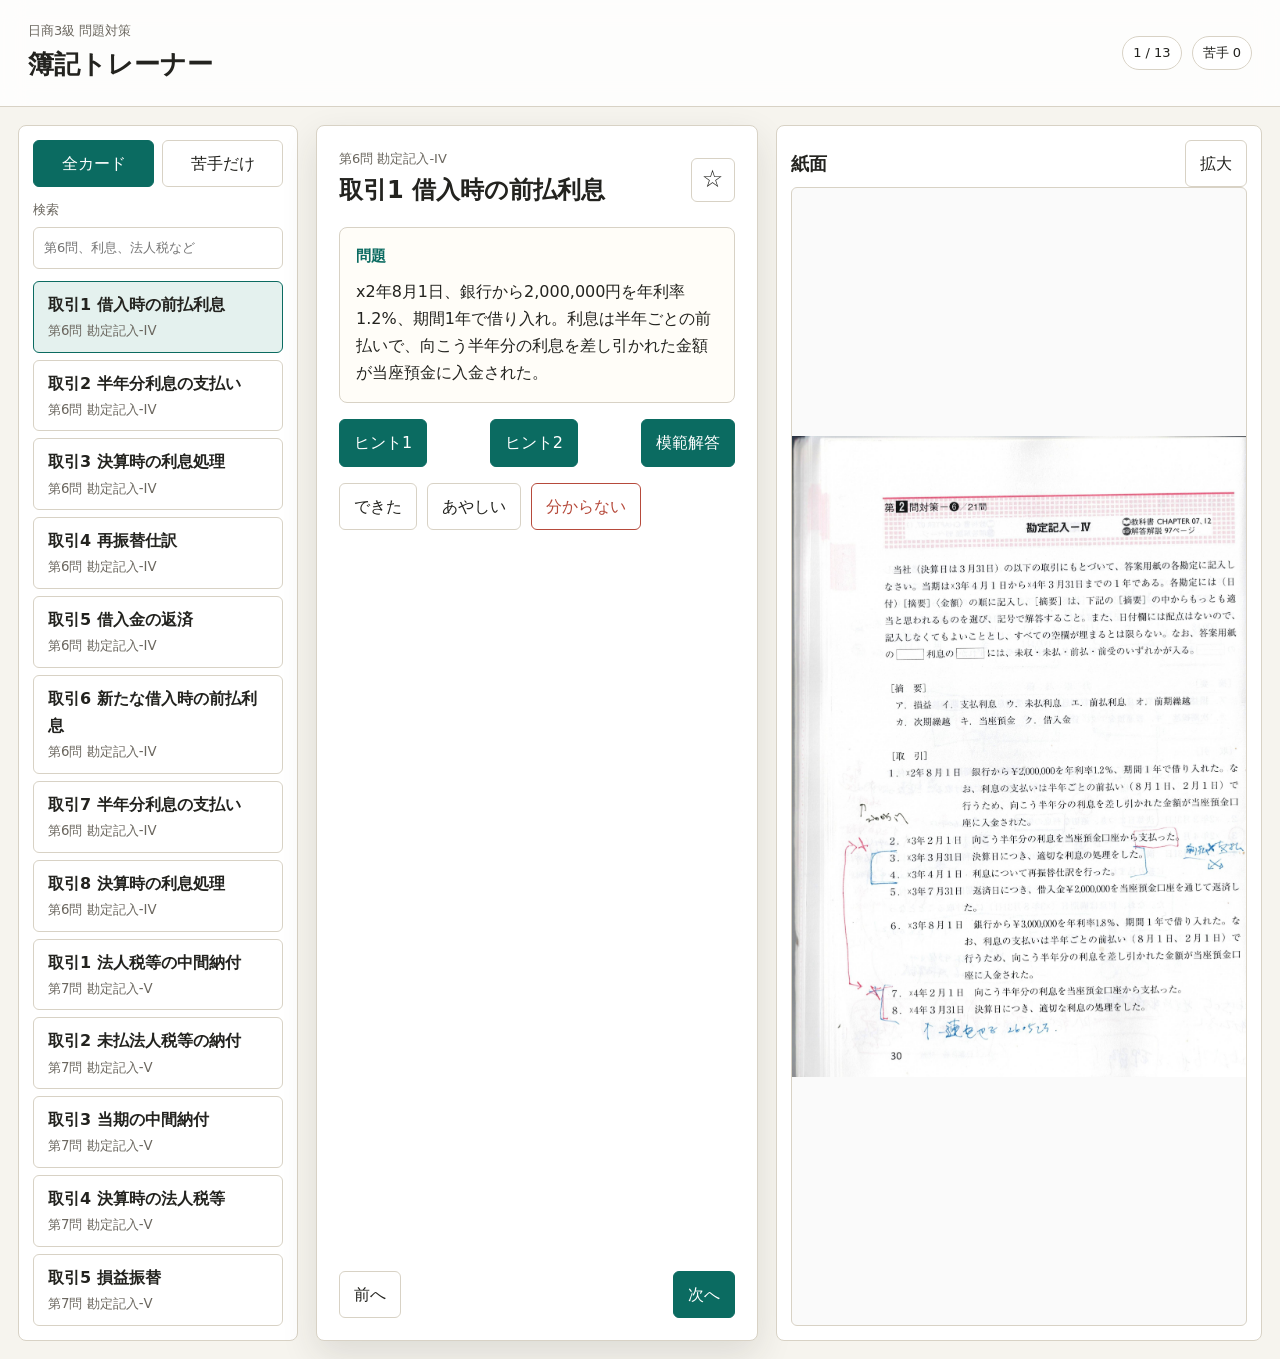
==== docs/index.html @ 69585bff "Add files via upload" ====
<!doctype html>
<html lang="ja">
<head>
  <meta charset="utf-8">
  <meta name="viewport" content="width=device-width, initial-scale=1">
  <title>簿記トレーナー</title>
  <link rel="stylesheet" href="./style.css">
</head>
<body>
  <header class="topbar">
    <div>
      <p class="eyebrow">日商3級 問題対策</p>
      <h1>簿記トレーナー</h1>
    </div>
    <div class="stats" aria-live="polite">
      <span id="cardCount">0 / 0</span>
      <span id="weakCount">苦手 0</span>
    </div>
  </header>

  <main class="layout">
    <aside class="sidebar">
      <div class="toolbar">
        <button class="mode is-active" data-mode="all">全カード</button>
        <button class="mode" data-mode="weak">苦手だけ</button>
      </div>
      <label class="search">
        <span>検索</span>
        <input id="searchInput" type="search" placeholder="第6問、利息、法人税など">
      </label>
      <nav id="cardList" class="card-list" aria-label="カード一覧"></nav>
    </aside>

    <section class="trainer">
      <div class="card-head">
        <div>
          <p id="sectionLabel" class="eyebrow"></p>
          <h2 id="cardTitle"></h2>
        </div>
        <button id="weakButton" class="icon-button" title="苦手に追加">☆</button>
      </div>

      <div class="prompt">
        <h3>問題</h3>
        <p id="questionText"></p>
      </div>

      <div class="answer-box">
        <button id="hint1Button">ヒント1</button>
        <button id="hint2Button">ヒント2</button>
        <button id="answerButton">模範解答</button>
      </div>

      <div id="hint1" class="reveal" hidden></div>
      <div id="hint2" class="reveal" hidden></div>
      <div id="answer" class="reveal answer" hidden></div>

      <div class="self-check">
        <button data-grade="good">できた</button>
        <button data-grade="almost">あやしい</button>
        <button data-grade="again">分からない</button>
      </div>

      <div class="pager">
        <button id="prevButton">前へ</button>
        <button id="nextButton">次へ</button>
      </div>
    </section>

    <aside class="source">
      <div class="source-head">
        <h2>紙面</h2>
        <button id="zoomButton">拡大</button>
      </div>
      <img id="sourceImage" alt="問題紙面">
    </aside>
  </main>

  <dialog id="imageDialog">
    <button id="closeDialog" class="dialog-close">閉じる</button>
    <img id="dialogImage" alt="拡大した問題紙面">
  </dialog>

  <script src="./app.js"></script>
</body>
</html>
---- docs/style.css ----
:root {
  color-scheme: light;
  --bg: #f6f4ee;
  --panel: #ffffff;
  --ink: #23231f;
  --muted: #6b675f;
  --line: #d8d2c5;
  --accent: #0b6b61;
  --accent-soft: #e4f1ee;
  --warn: #b64a3b;
  --shadow: 0 14px 36px rgba(42, 39, 31, .12);
}

* {
  box-sizing: border-box;
}

body {
  margin: 0;
  background: var(--bg);
  color: var(--ink);
  font-family: "Yu Gothic UI", "Meiryo", system-ui, sans-serif;
  line-height: 1.7;
}

button,
input {
  font: inherit;
}

button {
  border: 1px solid var(--line);
  background: var(--panel);
  color: var(--ink);
  border-radius: 6px;
  padding: 9px 14px;
  cursor: pointer;
}

button:hover {
  border-color: var(--accent);
}

.topbar {
  display: flex;
  justify-content: space-between;
  align-items: center;
  gap: 20px;
  padding: 20px 28px;
  border-bottom: 1px solid var(--line);
  background: rgba(255, 255, 255, .8);
  position: sticky;
  top: 0;
  z-index: 5;
  backdrop-filter: blur(12px);
}

h1,
h2,
h3,
p {
  margin: 0;
}

h1 {
  font-size: 26px;
}

.eyebrow {
  color: var(--muted);
  font-size: 13px;
}

.stats {
  display: flex;
  gap: 10px;
  flex-wrap: wrap;
}

.stats span {
  border: 1px solid var(--line);
  border-radius: 999px;
  padding: 5px 10px;
  background: var(--panel);
  font-size: 13px;
}

.layout {
  display: grid;
  grid-template-columns: 280px minmax(360px, 1fr) minmax(300px, 38vw);
  gap: 18px;
  padding: 18px;
  min-height: calc(100vh - 86px);
}

.sidebar,
.trainer,
.source {
  background: var(--panel);
  border: 1px solid var(--line);
  border-radius: 8px;
}

.sidebar {
  padding: 14px;
  overflow: auto;
}

.toolbar {
  display: grid;
  grid-template-columns: 1fr 1fr;
  gap: 8px;
  margin-bottom: 12px;
}

.mode.is-active,
.answer-box button,
#nextButton {
  background: var(--accent);
  color: #fff;
  border-color: var(--accent);
}

.search {
  display: grid;
  gap: 5px;
  color: var(--muted);
  font-size: 13px;
  margin-bottom: 12px;
}

.search input {
  width: 100%;
  border: 1px solid var(--line);
  border-radius: 6px;
  padding: 9px 10px;
}

.card-list {
  display: grid;
  gap: 7px;
}

.list-item {
  text-align: left;
  display: grid;
  gap: 2px;
}

.list-item.is-active {
  border-color: var(--accent);
  background: var(--accent-soft);
}

.list-item small {
  color: var(--muted);
}

.trainer {
  padding: 22px;
  display: flex;
  flex-direction: column;
  gap: 16px;
  box-shadow: var(--shadow);
}

.card-head,
.source-head,
.pager,
.self-check,
.answer-box {
  display: flex;
  align-items: center;
  justify-content: space-between;
  gap: 10px;
  flex-wrap: wrap;
}

.card-head h2 {
  font-size: 24px;
}

.icon-button {
  width: 44px;
  height: 44px;
  padding: 0;
  font-size: 24px;
}

.icon-button.is-weak {
  color: var(--warn);
  border-color: var(--warn);
  background: #fff1ed;
}

.prompt,
.reveal {
  border: 1px solid var(--line);
  border-radius: 8px;
  padding: 16px;
  background: #fffdf8;
}

.prompt h3 {
  font-size: 15px;
  margin-bottom: 8px;
  color: var(--accent);
}

.reveal {
  white-space: pre-wrap;
}

.answer {
  border-color: #b8cbb9;
  background: #f3faf3;
}

.self-check {
  justify-content: flex-start;
}

.self-check button[data-grade="again"] {
  border-color: var(--warn);
  color: var(--warn);
}

.pager {
  margin-top: auto;
}

.source {
  padding: 14px;
  display: flex;
  flex-direction: column;
  min-height: 0;
}

.source h2 {
  font-size: 18px;
}

#sourceImage {
  width: 100%;
  height: 100%;
  min-height: 420px;
  object-fit: contain;
  border: 1px solid var(--line);
  border-radius: 6px;
  background: #fafafa;
}

dialog {
  width: min(96vw, 1200px);
  height: 92vh;
  border: 0;
  padding: 12px;
  border-radius: 8px;
}

dialog::backdrop {
  background: rgba(0, 0, 0, .55);
}

.dialog-close {
  position: sticky;
  top: 0;
  z-index: 2;
  margin-bottom: 8px;
}

#dialogImage {
  width: 100%;
  height: calc(100% - 58px);
  object-fit: contain;
}

@media (max-width: 1100px) {
  .layout {
    grid-template-columns: 240px 1fr;
  }

  .source {
    grid-column: 1 / -1;
  }
}

@media (max-width: 760px) {
  .topbar,
  .layout {
    padding: 12px;
  }

  .topbar {
    align-items: flex-start;
    flex-direction: column;
  }

  .layout {
    grid-template-columns: 1fr;
  }

  .card-head h2 {
    font-size: 21px;
  }

  .answer-box button,
  .self-check button,
  .pager button {
    flex: 1 1 130px;
  }
}
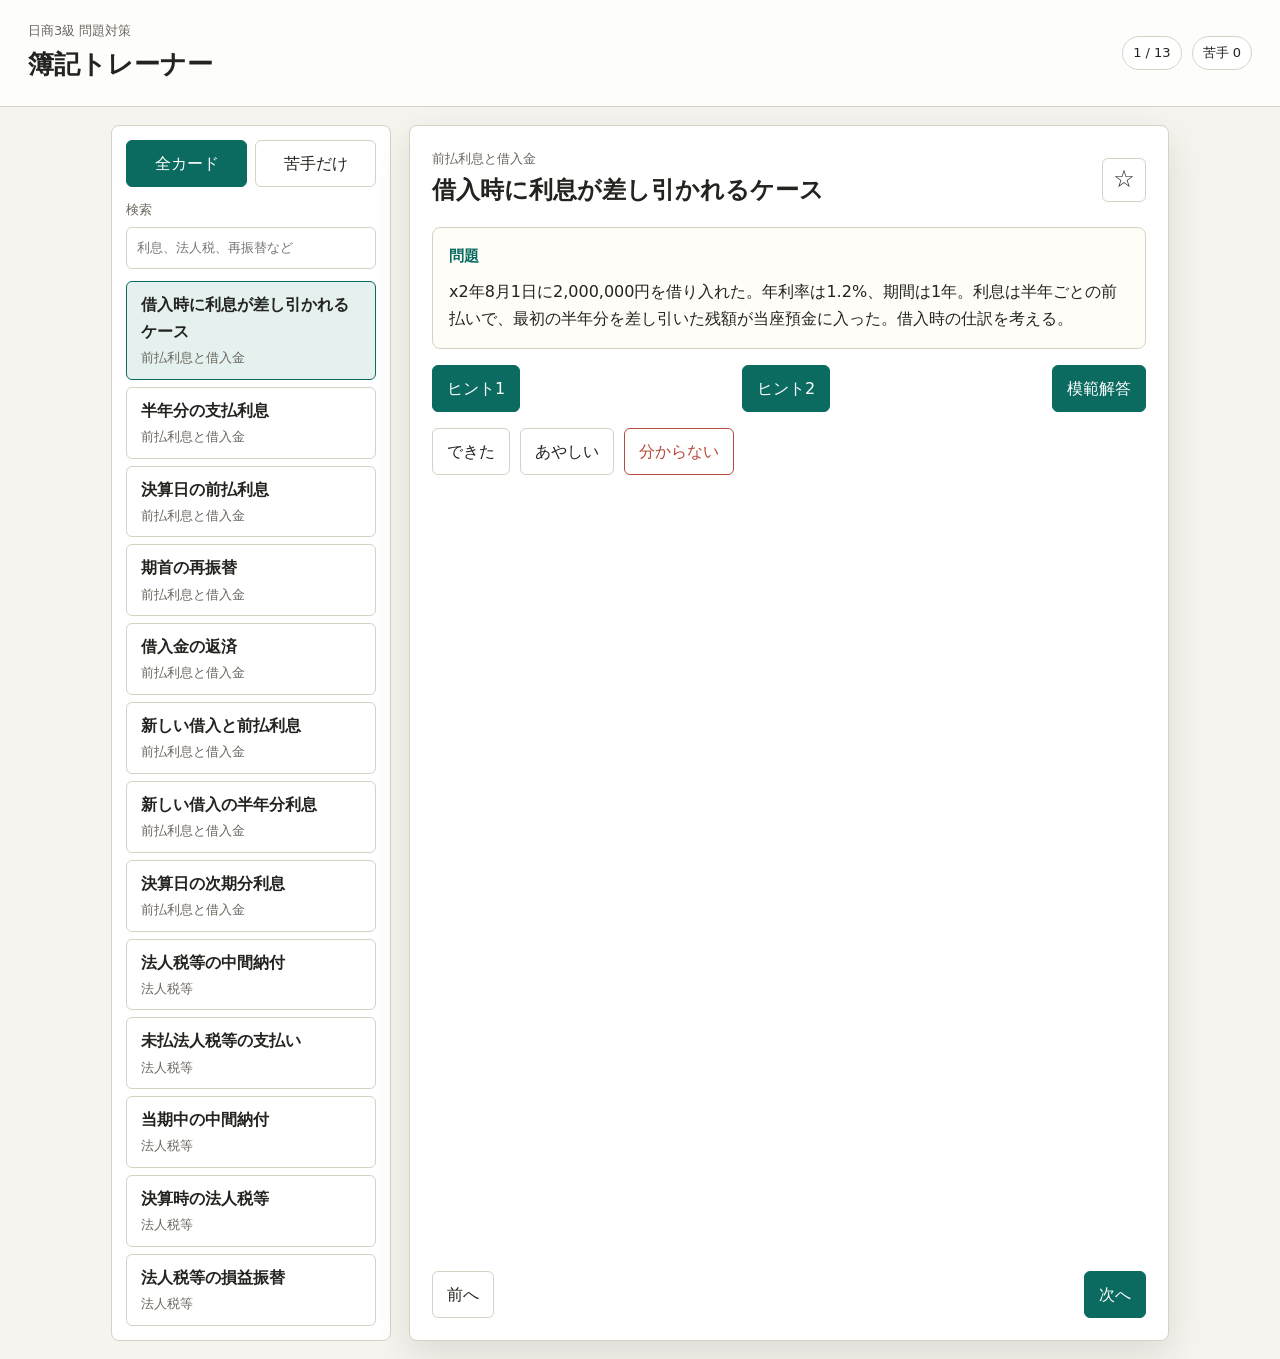
==== commit 9eeca876: "Add files via upload" ====
--- a/docs/index.html
+++ b/docs/index.html
@@ -26,7 +26,7 @@
       </div>
       <label class="search">
         <span>検索</span>
-        <input id="searchInput" type="search" placeholder="第6問、利息、法人税など">
+        <input id="searchInput" type="search" placeholder="利息、法人税、再振替など">
       </label>
       <nav id="cardList" class="card-list" aria-label="カード一覧"></nav>
     </aside>
@@ -66,20 +66,7 @@
         <button id="nextButton">次へ</button>
       </div>
     </section>
-
-    <aside class="source">
-      <div class="source-head">
-        <h2>紙面</h2>
-        <button id="zoomButton">拡大</button>
-      </div>
-      <img id="sourceImage" alt="問題紙面">
-    </aside>
   </main>
-
-  <dialog id="imageDialog">
-    <button id="closeDialog" class="dialog-close">閉じる</button>
-    <img id="dialogImage" alt="拡大した問題紙面">
-  </dialog>
 
   <script src="./app.js"></script>
 </body>
--- a/docs/style.css
+++ b/docs/style.css
@@ -87,15 +87,15 @@
 
 .layout {
   display: grid;
-  grid-template-columns: 280px minmax(360px, 1fr) minmax(300px, 38vw);
+  grid-template-columns: 280px minmax(360px, 760px);
+  justify-content: center;
   gap: 18px;
   padding: 18px;
   min-height: calc(100vh - 86px);
 }
 
 .sidebar,
-.trainer,
-.source {
+.trainer {
   background: var(--panel);
   border: 1px solid var(--line);
   border-radius: 8px;
@@ -165,7 +165,6 @@
 }
 
 .card-head,
-.source-head,
 .pager,
 .self-check,
 .answer-box {
@@ -229,59 +228,9 @@
   margin-top: auto;
 }
 
-.source {
-  padding: 14px;
-  display: flex;
-  flex-direction: column;
-  min-height: 0;
-}
-
-.source h2 {
-  font-size: 18px;
-}
-
-#sourceImage {
-  width: 100%;
-  height: 100%;
-  min-height: 420px;
-  object-fit: contain;
-  border: 1px solid var(--line);
-  border-radius: 6px;
-  background: #fafafa;
-}
-
-dialog {
-  width: min(96vw, 1200px);
-  height: 92vh;
-  border: 0;
-  padding: 12px;
-  border-radius: 8px;
-}
-
-dialog::backdrop {
-  background: rgba(0, 0, 0, .55);
-}
-
-.dialog-close {
-  position: sticky;
-  top: 0;
-  z-index: 2;
-  margin-bottom: 8px;
-}
-
-#dialogImage {
-  width: 100%;
-  height: calc(100% - 58px);
-  object-fit: contain;
-}
-
 @media (max-width: 1100px) {
   .layout {
     grid-template-columns: 240px 1fr;
-  }
-
-  .source {
-    grid-column: 1 / -1;
   }
 }
 
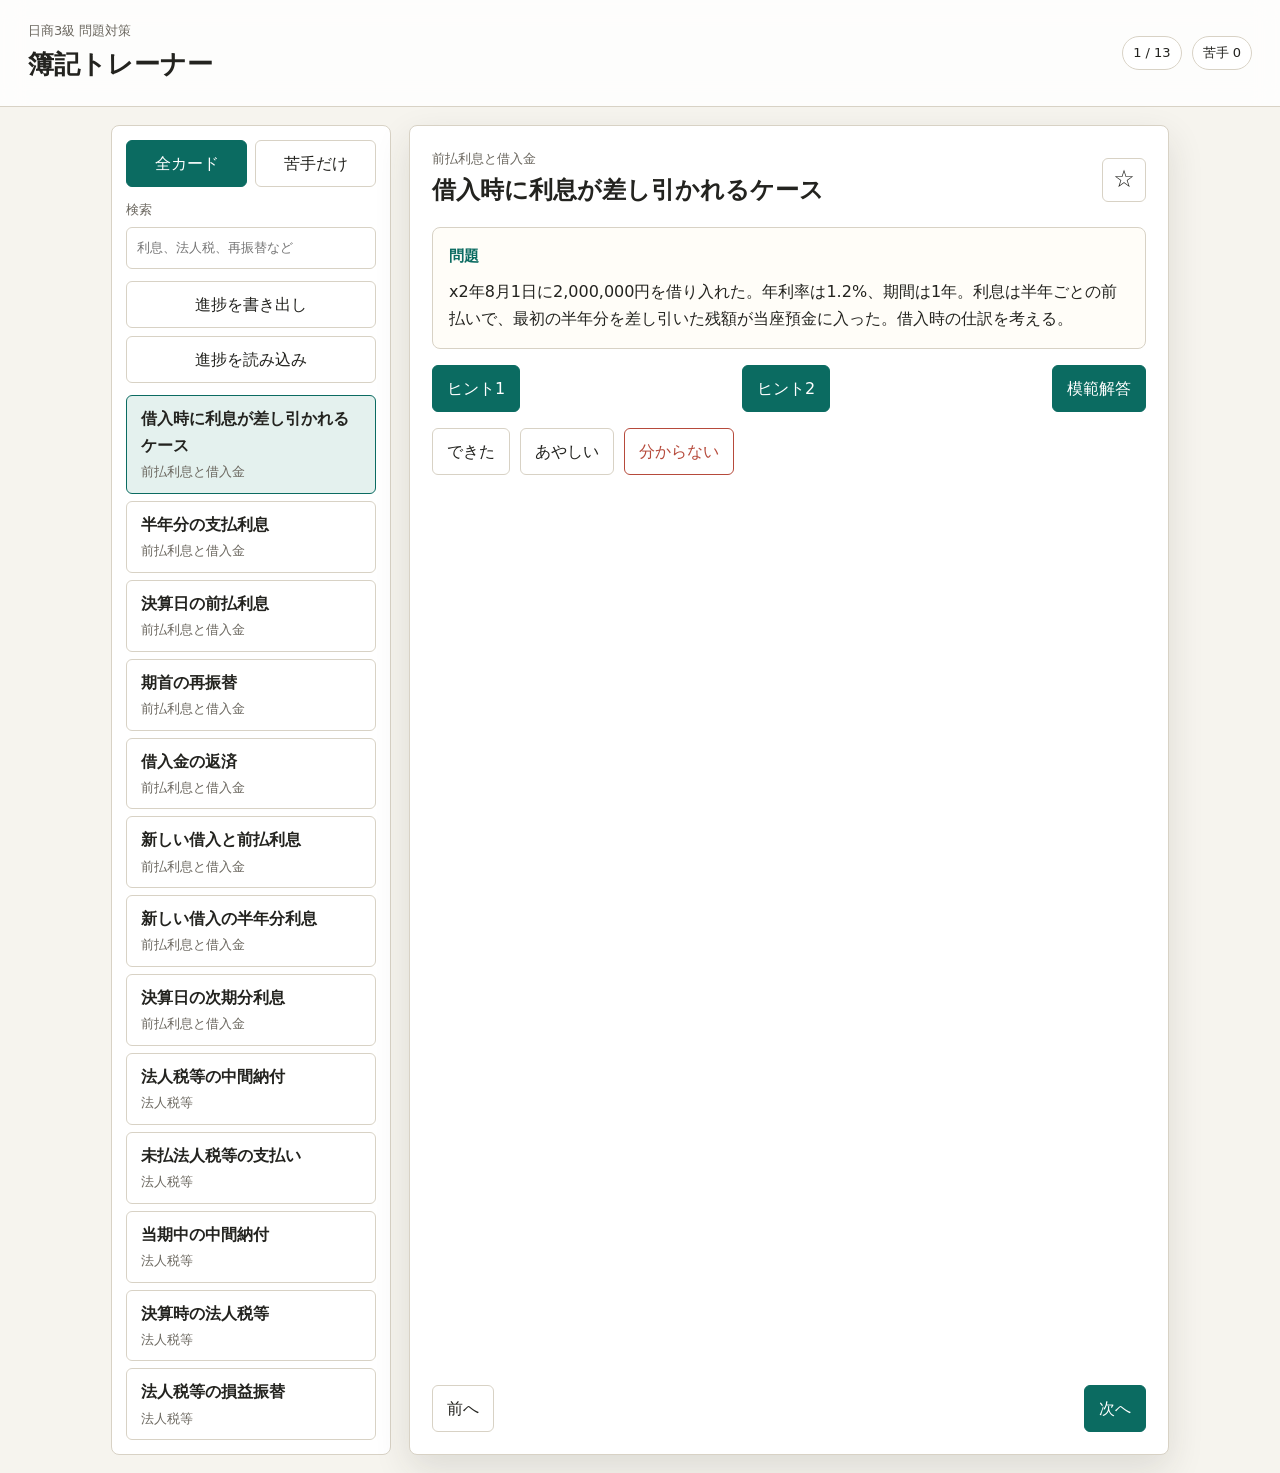
==== commit 11e8f33d: "Merge remote-tracking branch 'origin/main' # Conflicts: #	docs/index.html" ====
--- a/docs/index.html
+++ b/docs/index.html
@@ -28,6 +28,13 @@
         <span>検索</span>
         <input id="searchInput" type="search" placeholder="利息、法人税、再振替など">
       </label>
+      <div class="progress-tools">
+        <button id="exportButton">進捗を書き出し</button>
+        <label class="import-button">
+          進捗を読み込み
+          <input id="importInput" type="file" accept="application/json,.json">
+        </label>
+      </div>
       <nav id="cardList" class="card-list" aria-label="カード一覧"></nav>
     </aside>
 
--- a/docs/style.css
+++ b/docs/style.css
@@ -136,6 +136,28 @@
   padding: 9px 10px;
 }
 
+.progress-tools {
+  display: grid;
+  gap: 8px;
+  margin-bottom: 12px;
+}
+
+.progress-tools button,
+.import-button {
+  width: 100%;
+  border: 1px solid var(--line);
+  border-radius: 6px;
+  background: var(--panel);
+  color: var(--ink);
+  padding: 9px 10px;
+  text-align: center;
+  cursor: pointer;
+}
+
+.import-button input {
+  display: none;
+}
+
 .card-list {
   display: grid;
   gap: 7px;
@@ -154,6 +176,18 @@
 
 .list-item small {
   color: var(--muted);
+}
+
+.list-item[data-grade="good"] {
+  border-left: 4px solid var(--accent);
+}
+
+.list-item[data-grade="almost"] {
+  border-left: 4px solid #c08a18;
+}
+
+.list-item[data-grade="again"] {
+  border-left: 4px solid var(--warn);
 }
 
 .trainer {
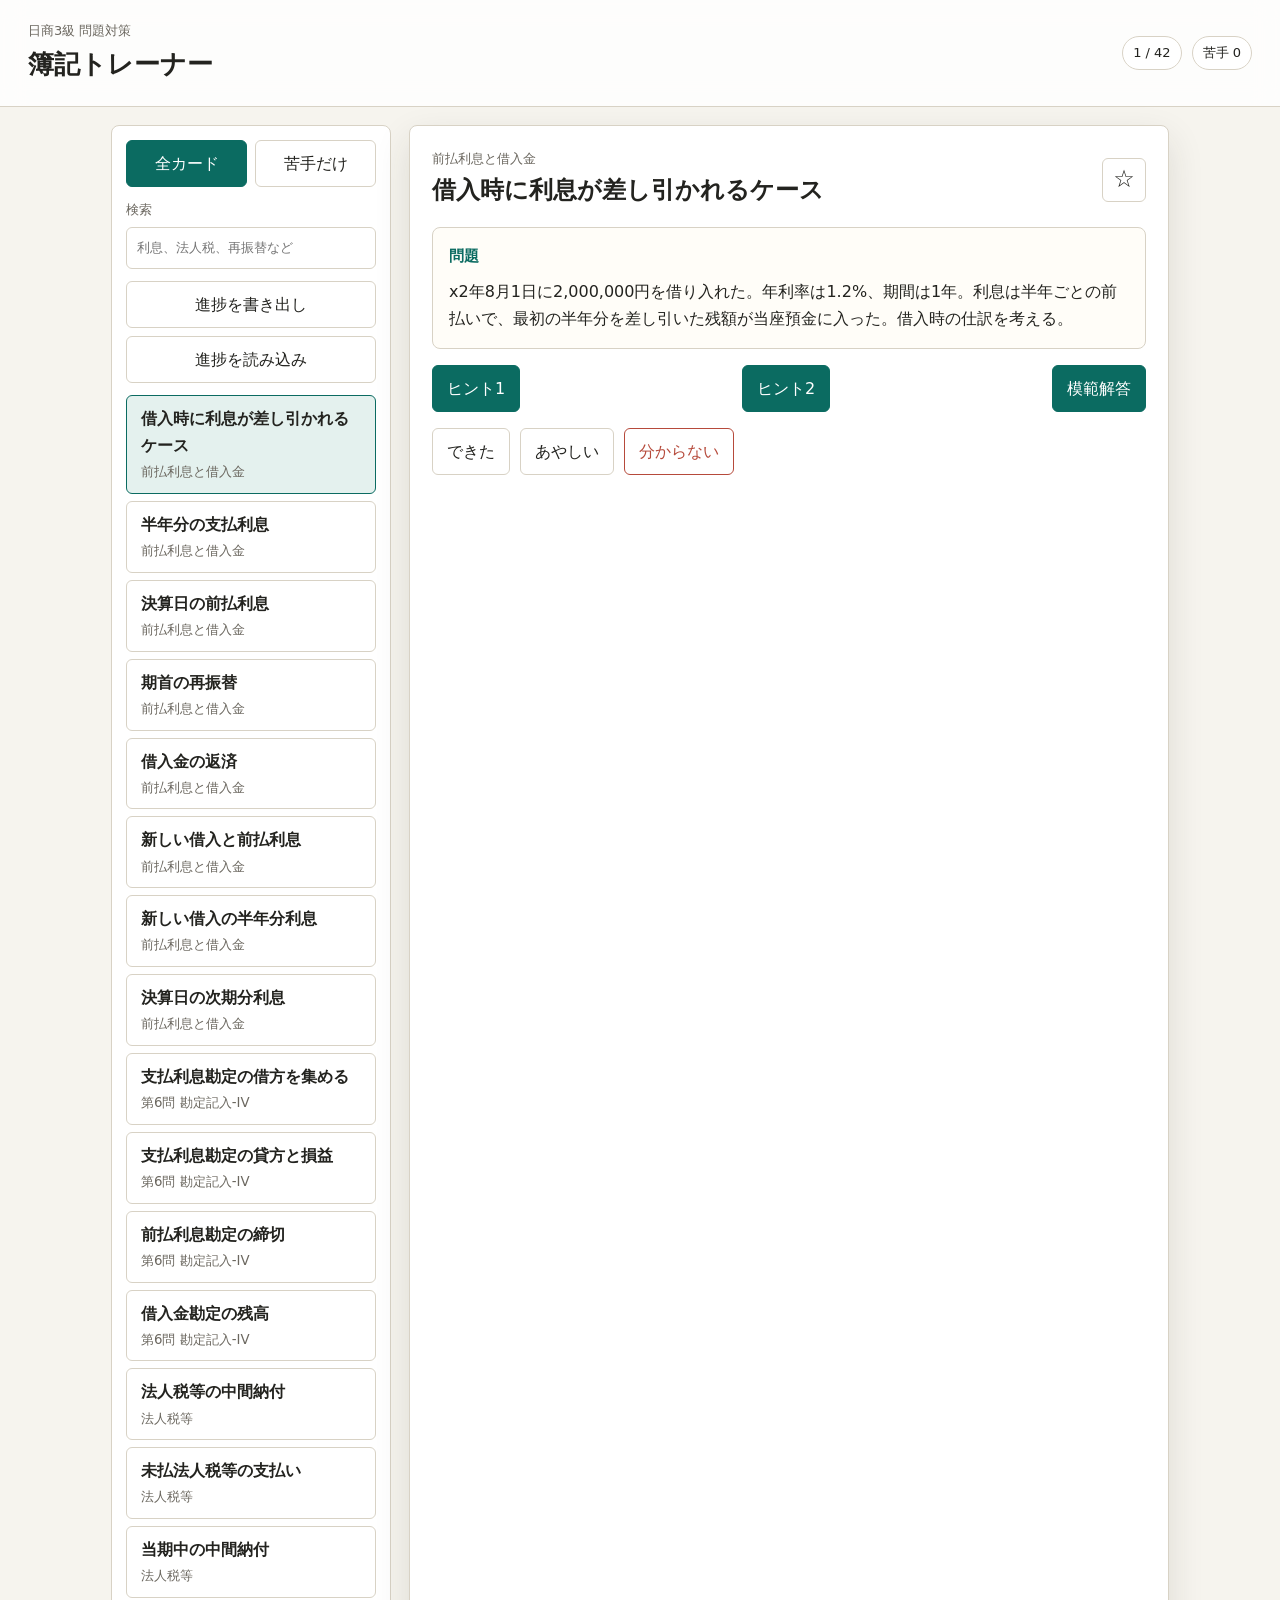
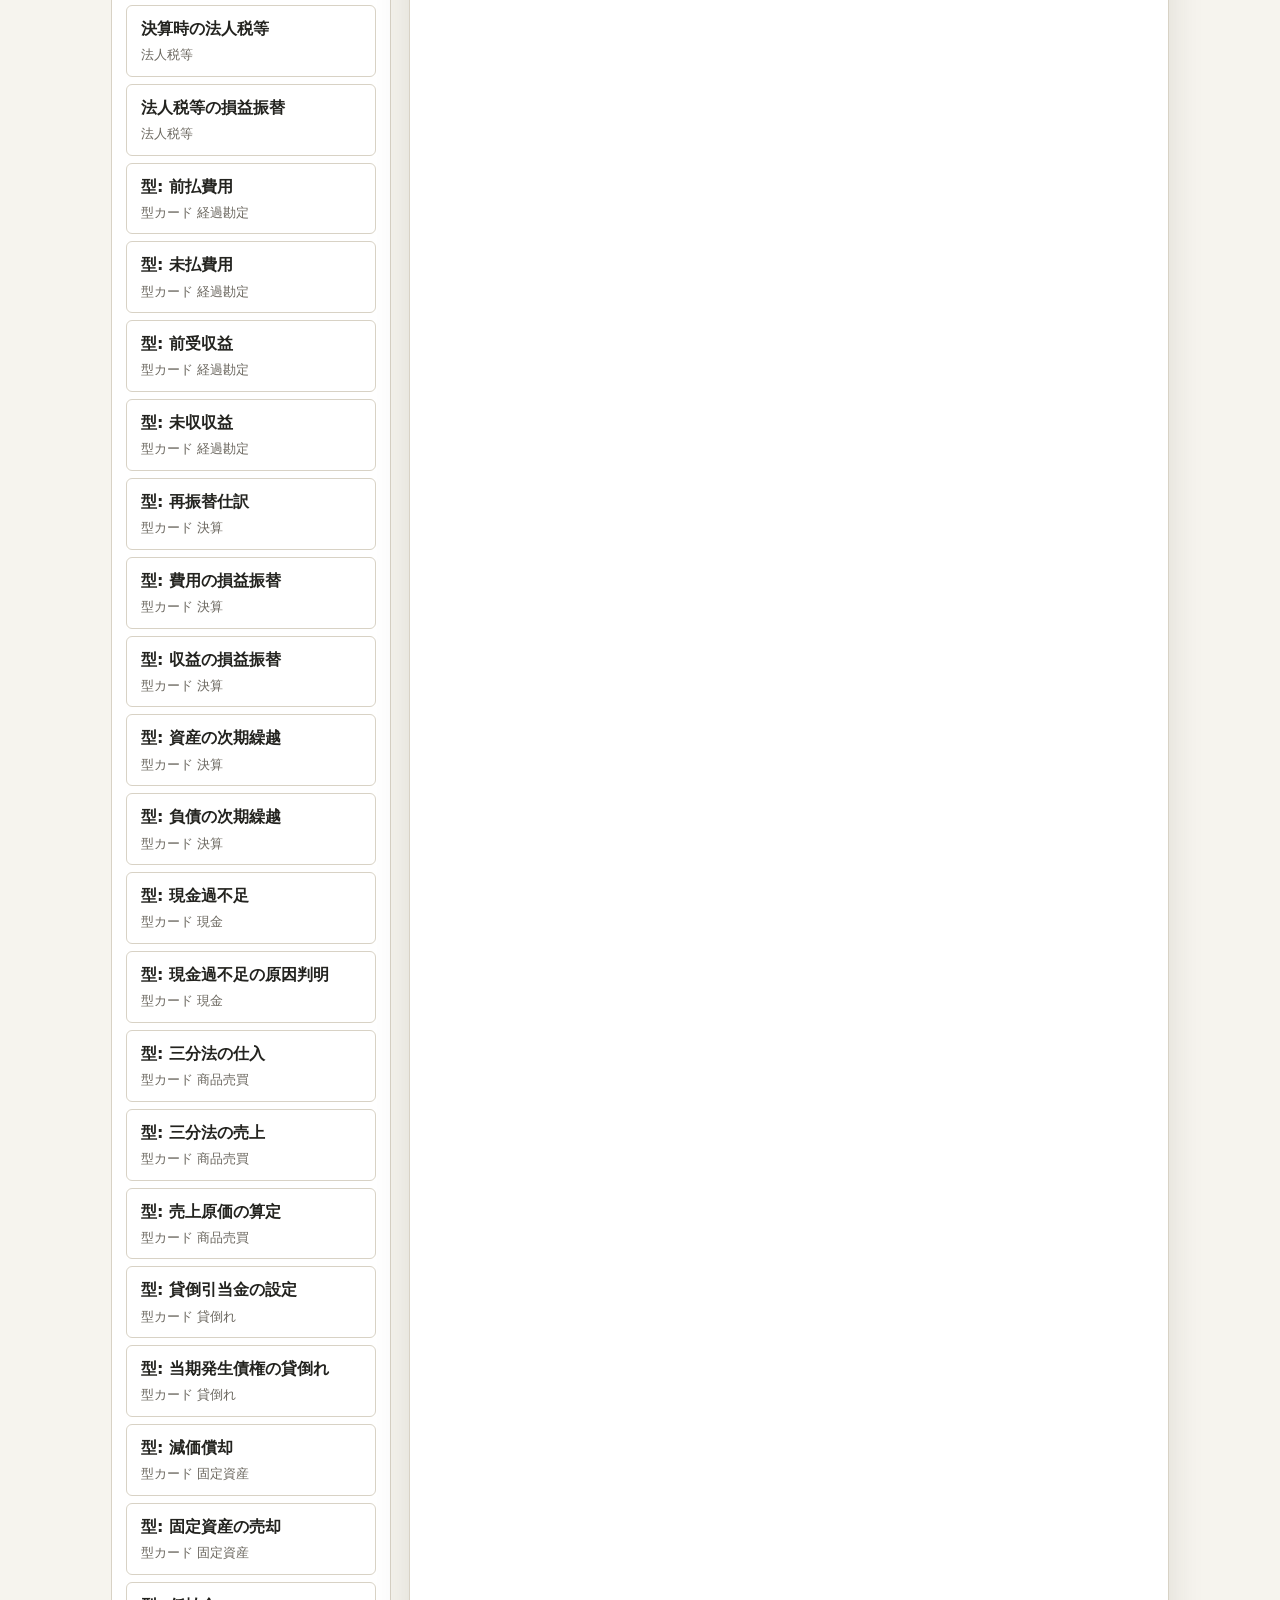
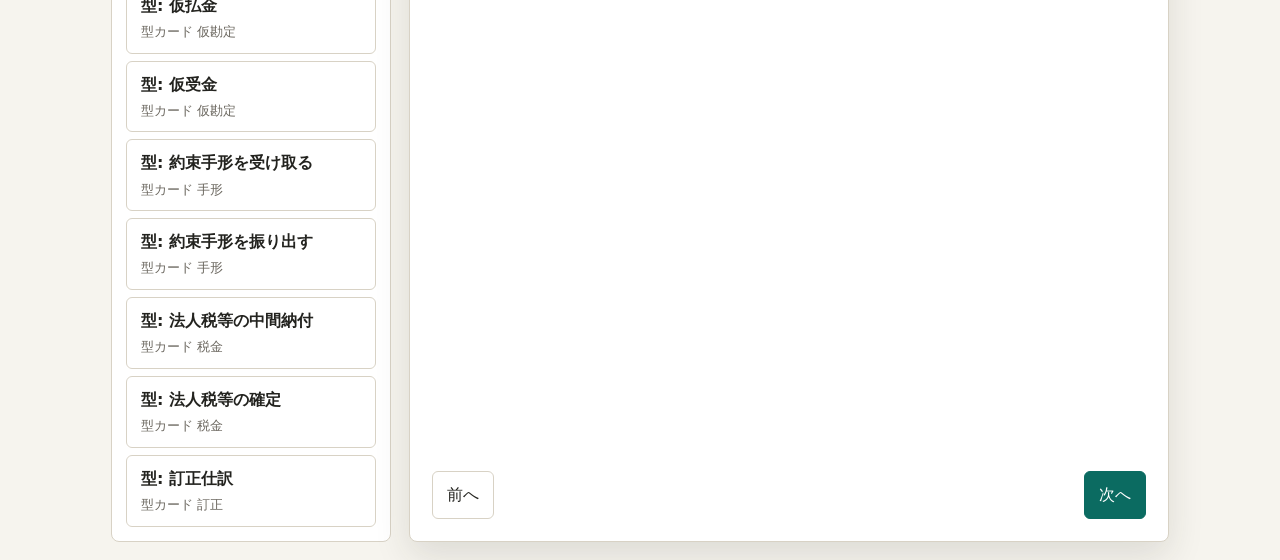
==== commit 1bfef093: "Bust cache for trainer assets" ====
--- a/docs/index.html
+++ b/docs/index.html
@@ -4,7 +4,7 @@
   <meta charset="utf-8">
   <meta name="viewport" content="width=device-width, initial-scale=1">
   <title>簿記トレーナー</title>
-  <link rel="stylesheet" href="./style.css">
+  <link rel="stylesheet" href="./style.css?v=20260531-2">
 </head>
 <body>
   <header class="topbar">
@@ -75,6 +75,6 @@
     </section>
   </main>
 
-  <script src="./app.js"></script>
+  <script src="./app.js?v=20260531-2"></script>
 </body>
 </html>
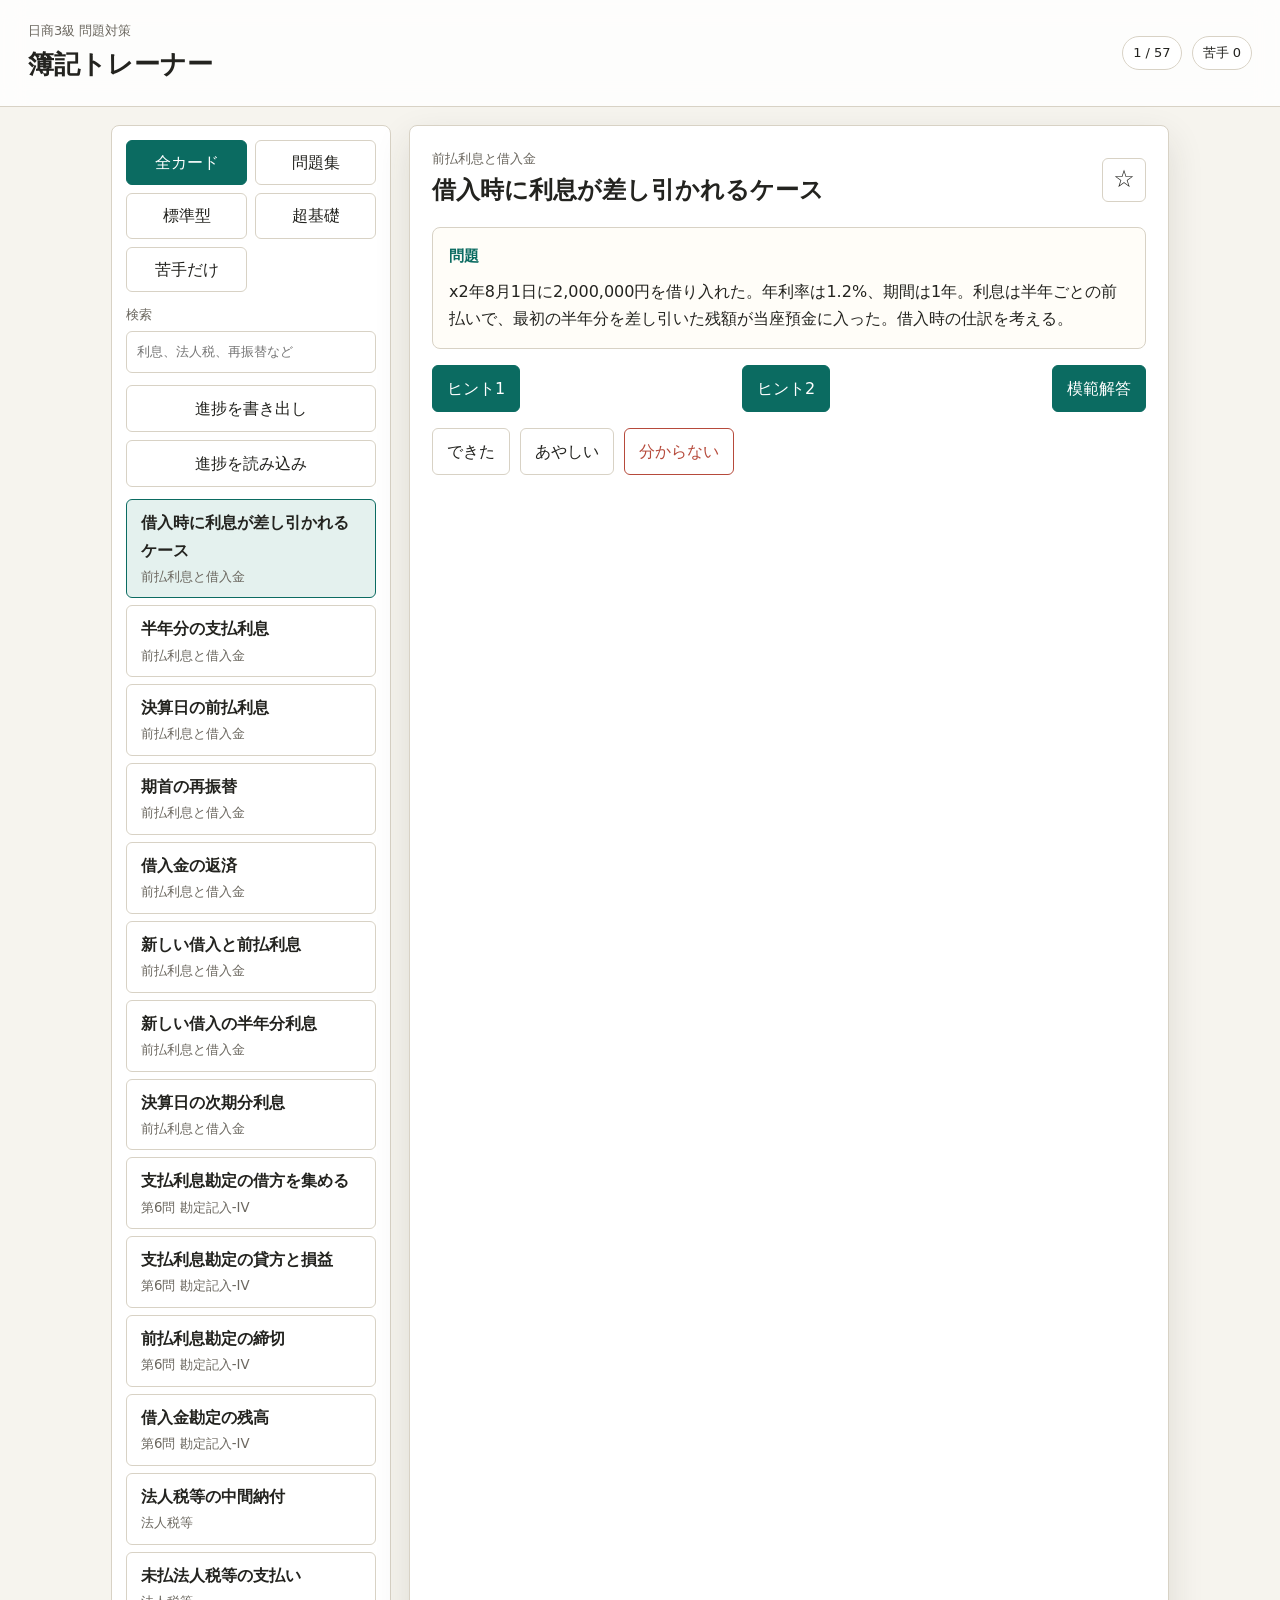
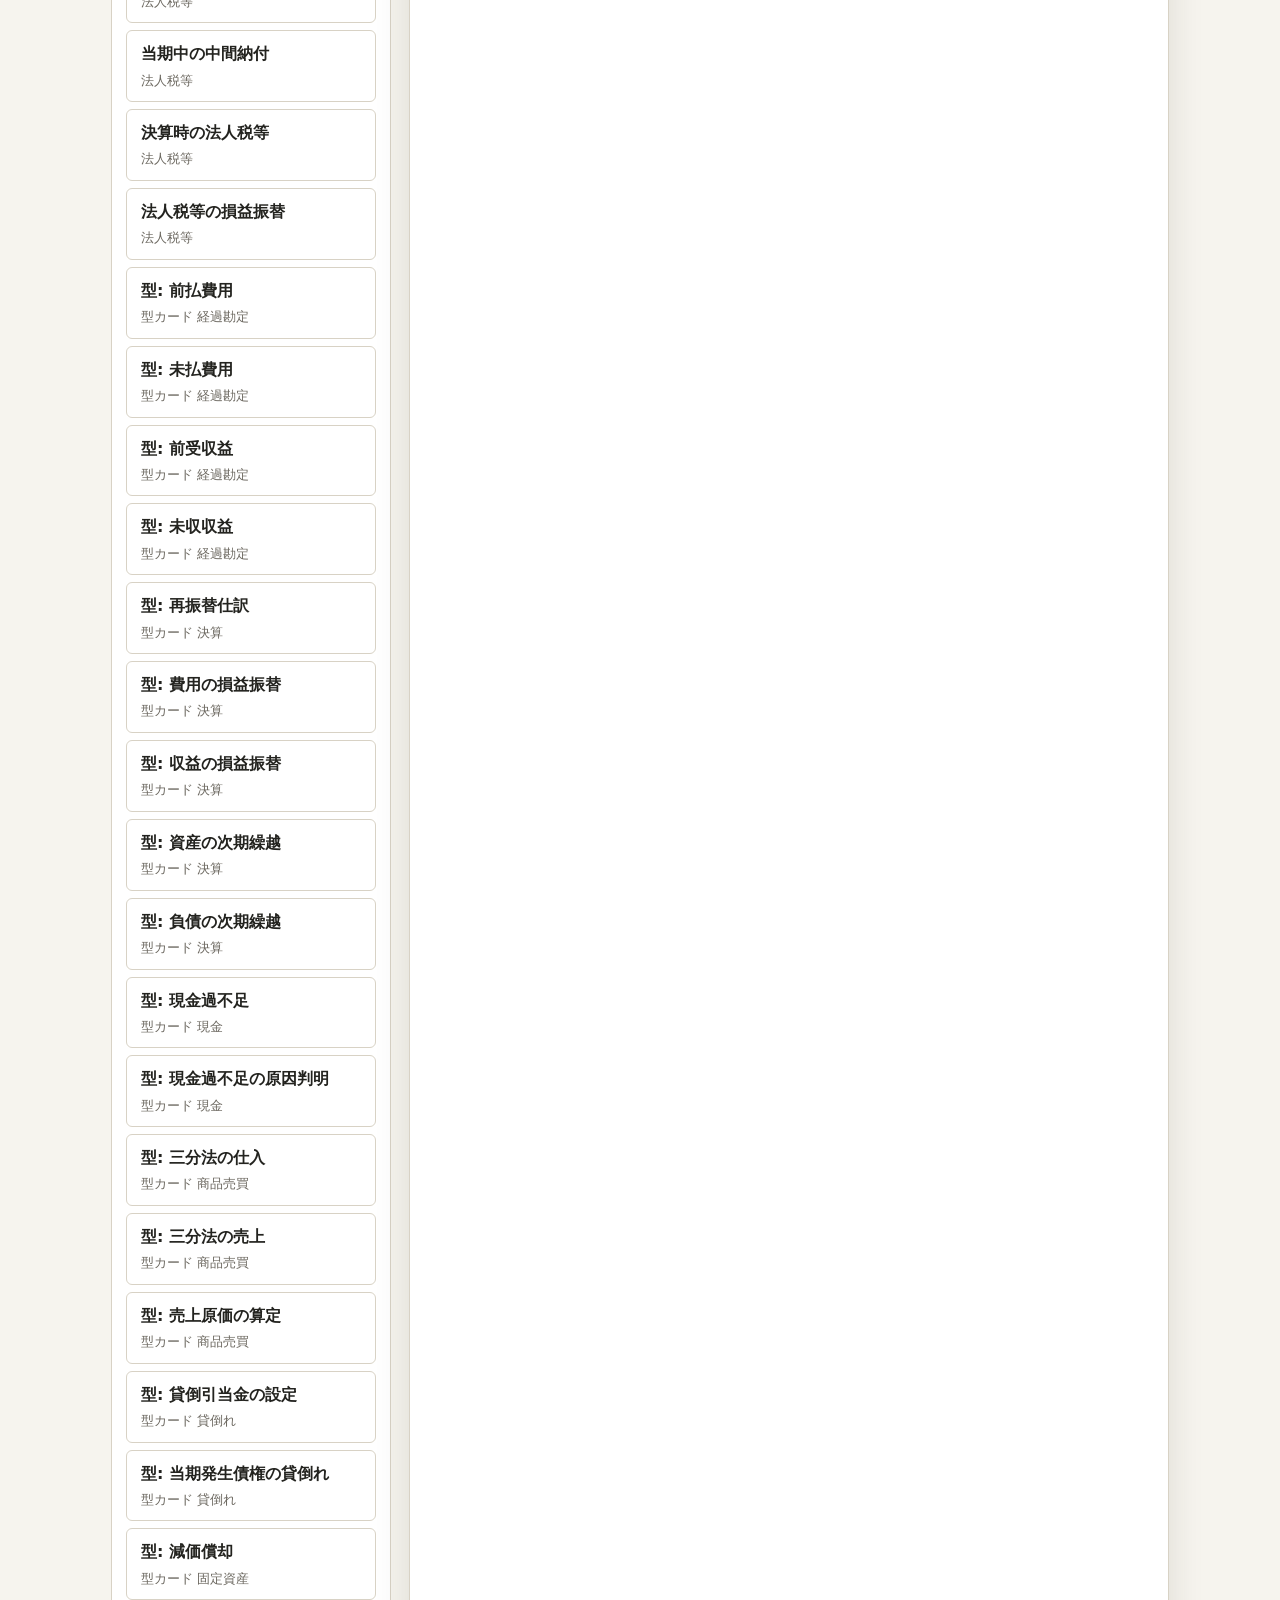
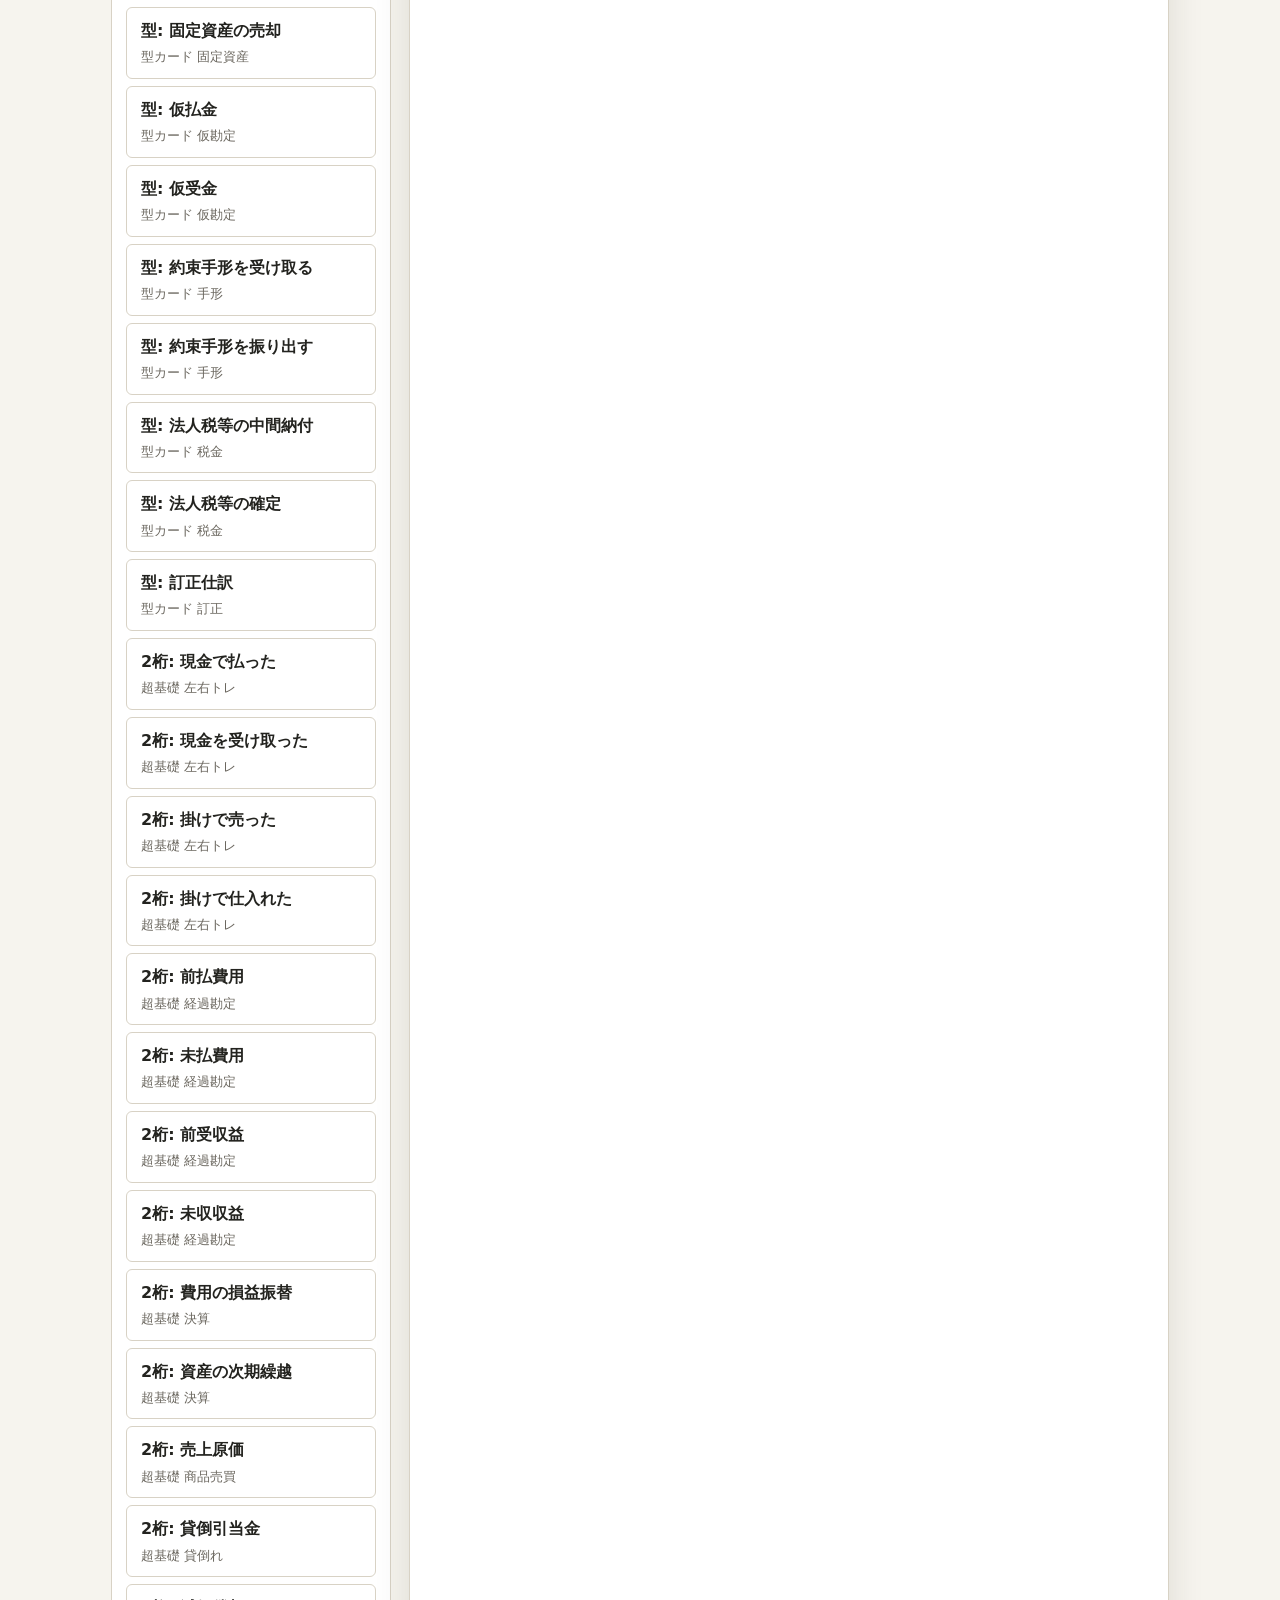
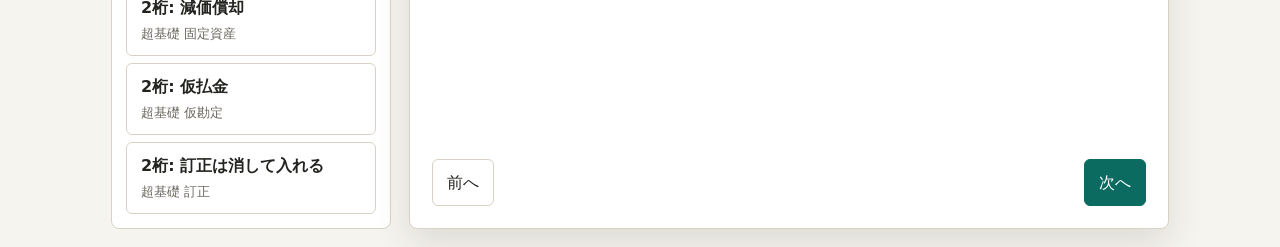
==== commit 92d19a1c: "Add simple drill cards and filters" ====
--- a/docs/index.html
+++ b/docs/index.html
@@ -22,6 +22,9 @@
     <aside class="sidebar">
       <div class="toolbar">
         <button class="mode is-active" data-mode="all">全カード</button>
+        <button class="mode" data-mode="workbook">問題集</button>
+        <button class="mode" data-mode="pattern">標準型</button>
+        <button class="mode" data-mode="drill">超基礎</button>
         <button class="mode" data-mode="weak">苦手だけ</button>
       </div>
       <label class="search">
--- a/docs/style.css
+++ b/docs/style.css
@@ -108,9 +108,13 @@
 
 .toolbar {
   display: grid;
-  grid-template-columns: 1fr 1fr;
+  grid-template-columns: repeat(2, minmax(0, 1fr));
   gap: 8px;
   margin-bottom: 12px;
+}
+
+.toolbar button {
+  padding: 8px 6px;
 }
 
 .mode.is-active,
